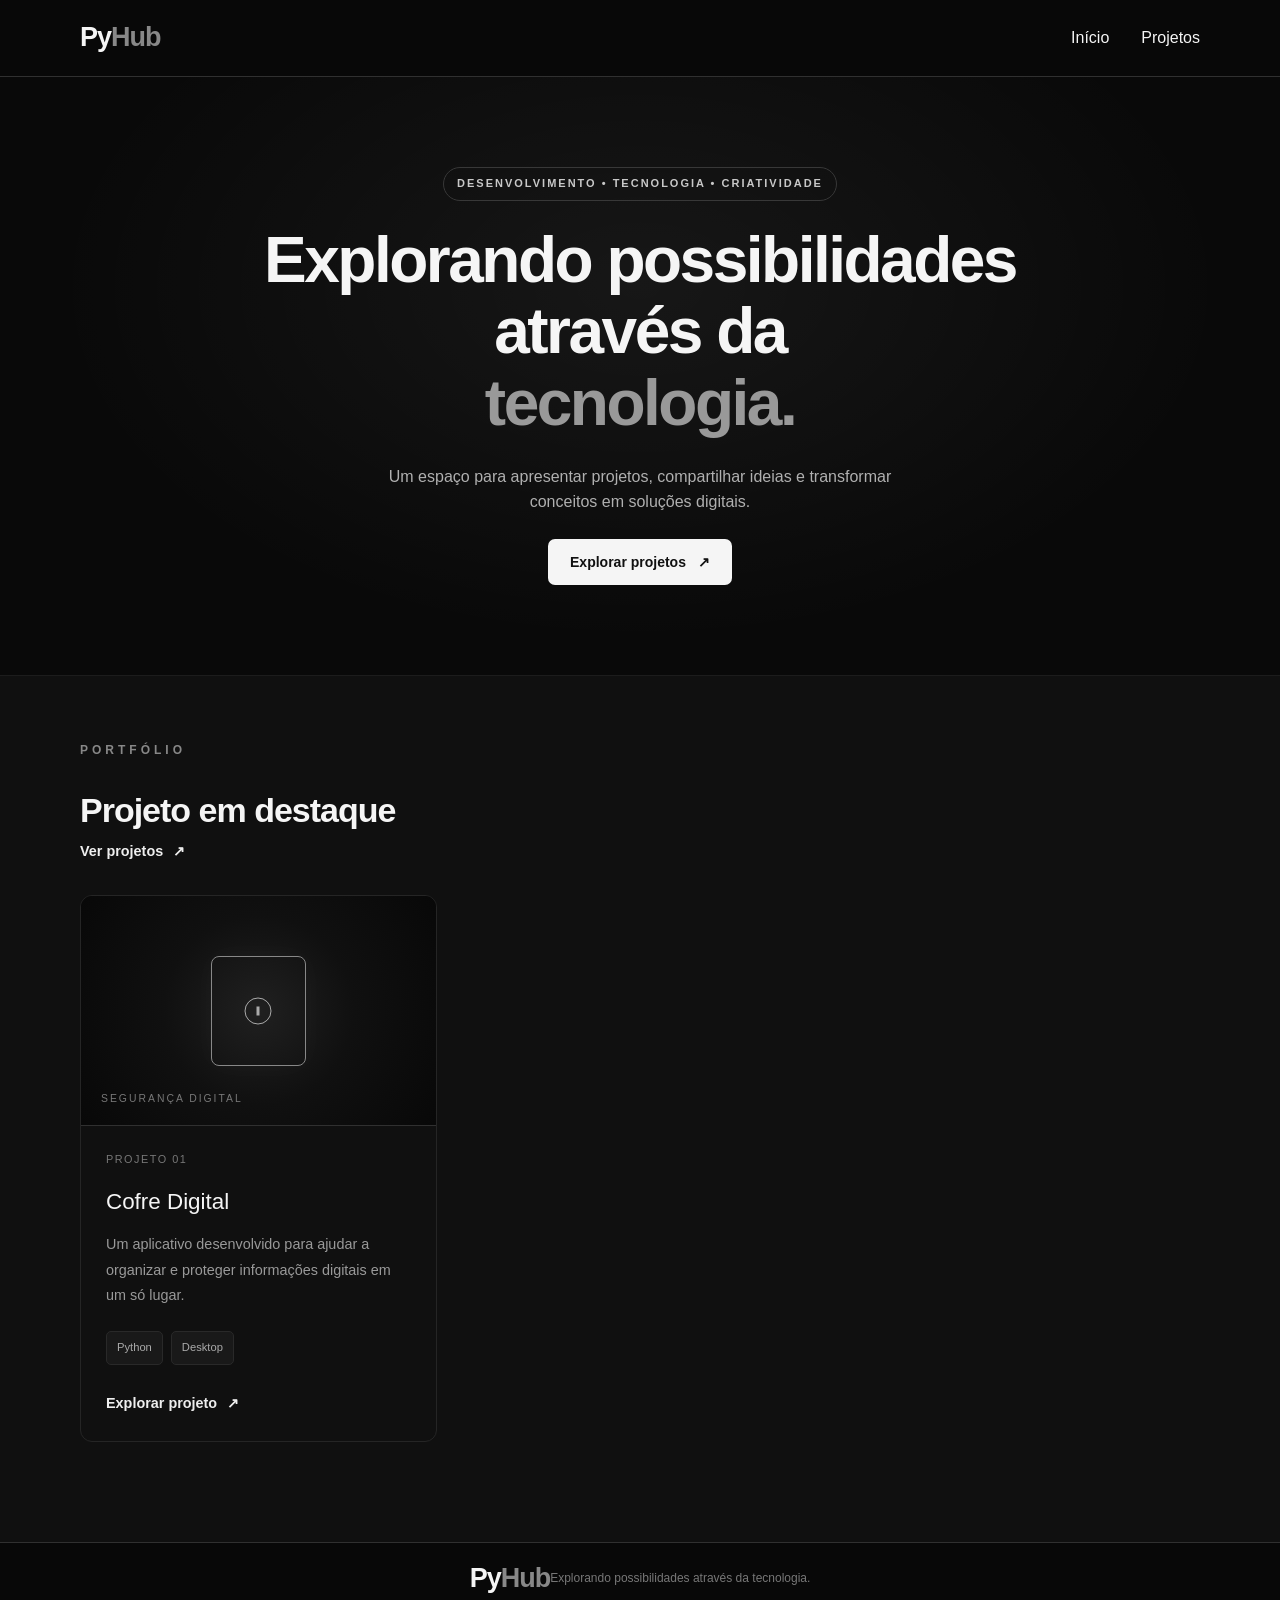
==== index.html @ 1c6da93b "Add files via upload" ====
<!DOCTYPE html>
<html lang="pt-BR">
<head>
    <meta charset="UTF-8">
    <meta name="viewport" content="width=device-width, initial-scale=1.0">

    <meta
        name="description"
        content="PyHub — explorando possibilidades através da tecnologia, programação e projetos."
    >

    <title>PyHub | Tecnologia e Projetos</title>

    <link rel="stylesheet" href="css/style.css">
</head>

<body>

    <!-- Cabeçalho -->
    <header class="cabecalho">
        <div class="container navegacao">

            <a href="index.html" class="logo">
                Py<span>Hub</span>
            </a>

            <button
                class="menu-toggle"
                aria-label="Abrir menu"
                aria-expanded="false"
                aria-controls="menu"
            >
                <span></span>
                <span></span>
                <span></span>
            </button>

            <nav id="menu" class="menu">
                <a href="index.html" class="ativo">Início</a>
                <a href="projetos.html">Projetos</a>
            </nav>

        </div>
    </header>


    <!-- Conteúdo principal -->
    <main>

        <!-- Apresentação -->
        <section class="hero">
            <div class="container hero-conteudo">

                <span class="hero-etiqueta">
                    DESENVOLVIMENTO • TECNOLOGIA • CRIATIVIDADE
                </span>

                <h1>
                    Explorando possibilidades
                    através da <span>tecnologia.</span>
                </h1>

                <p>
                    Um espaço para apresentar projetos, compartilhar ideias
                    e transformar conceitos em soluções digitais.
                </p>

                <a href="projetos.html" class="botao">
                    Explorar projetos
                    <span aria-hidden="true">↗</span>
                </a>

            </div>
        </section>


        <!-- Projeto em destaque -->
        <section class="secao-destaques">
            <div class="container">

                <div class="titulo-secao">
                    <div>
                        <span class="subtitulo">PORTFÓLIO</span>
                        <h2>Projeto em destaque</h2>
                    </div>

                    <a href="projetos.html" class="link-projeto">
                        Ver projetos <span aria-hidden="true">↗</span>
                    </a>
                </div>


                <div class="grade-projetos">

                    <!-- Cofre Digital -->
                    <article class="cartao-projeto">

                        <a
                            href="projetos/cofre-digital.html"
                            class="visual-projeto visual-cofre"
                            aria-label="Conhecer o projeto Cofre Digital"
                        >
                            <div class="cofre-icone" aria-hidden="true">
                                <div class="cofre-fechadura"></div>
                            </div>

                            <span class="visual-legenda">
                                SEGURANÇA DIGITAL
                            </span>
                        </a>

                        <div class="info-projeto">

                            <div class="numero-projeto">
                                PROJETO 01
                            </div>

                            <h3>Cofre Digital</h3>

                            <p>
                                Um aplicativo desenvolvido para ajudar
                                a organizar e proteger informações
                                digitais em um só lugar.
                            </p>

                            <div class="tecnologias">
                                <span>Python</span>
                                <span>Desktop</span>
                            </div>

                            <a
                                href="projetos/cofre-digital.html"
                                class="link-projeto"
                            >
                                Explorar projeto
                                <span aria-hidden="true">↗</span>
                            </a>

                        </div>

                    </article>

                </div>

            </div>
        </section>

    </main>


    <!-- Rodapé -->
    <footer class="rodape">
        <div class="container rodape-conteudo">

            <a href="index.html" class="logo">
                Py<span>Hub</span>
            </a>

            <p>
                Explorando possibilidades através da tecnologia.
            </p>

            <span
---- css/style.css ----
/* ==============================
   1. CONFIGURAÇÕES GERAIS
================================ */

:root {
    --fundo: #090909;
    --fundo-secundario: #101010;
    --cartao: #181818;
    --cartao-hover: #202020;
    --borda: #303030;
    --branco: #f5f5f5;
    --cinza: #b0b0b0;
    --cinza-escuro: #777777;
    --transicao: 0.3s ease;
}

* {
    margin: 0;
    padding: 0;
    box-sizing: border-box;
}

html {
    scroll-behavior: smooth;
    scroll-padding-top: 90px;
}

body {
    font-family: Arial, Helvetica, sans-serif;
    background: var(--fundo);
    color: var(--branco);
    line-height: 1.6;
    min-height: 100vh;
}

a {
    color: inherit;
    text-decoration: none;
}

button,
a {
    -webkit-tap-highlight-color: transparent;
}

button {
    font: inherit;
}

.container {
    width: min(1120px, 90%);
    margin-inline: auto;
}

::selection {
    background: var(--branco);
    color: var(--fundo);
}


/* ==============================
   2. CABEÇALHO E NAVEGAÇÃO
================================ */

.cabecalho {
    position: sticky;
    top: 0;
    z-index: 1000;
    background: rgba(9, 9, 9, 0.92);
    border-bottom: 1px solid var(--borda);
    backdrop-filter: blur(12px);
}

.navegacao {
    min-height: 76px;
    display: flex;
    align-items: center;
    justify-content: space-between;
    gap: 24px;
}

.logo {
    font-size: 27px;
    font-weight: 800;
    letter-spacing: -1px;
    color: var(--branco);
    transition: opacity var(--transicao);
}

.logo:hover {
    opacity: 0.7;
}

.menu {
    display: flex;
    align-items: center;
    gap: 32px;
    list-style: none;
}

.link-menu {
    display: inline-block;
    color: var(--cinza);
    font-size: 14px;
    transition: color var(--transicao);
}

.link-menu:hover,
.link-menu.ativo {
    color: var(--branco);
}

.link-menu.ativo {
    font-weight: 700;
}


/* BOTÃO DO MENU MOBILE */

.menu-toggle {
    display: none;
    width: 42px;
    height: 42px;
    padding: 9px;
    flex-direction: column;
    justify-content: center;
    gap: 5px;
    background: transparent;
    border: 1px solid var(--borda);
    border-radius: 8px;
    cursor: pointer;
}

.menu-toggle span {
    display: block;
    width: 100%;
    height: 2px;
    background: var(--branco);
    transition: transform var(--transicao), opacity var(--transicao);
}

.menu-toggle[aria-expanded="true"] span:first-child {
    transform: translateY(7px) rotate(45deg);
}

.menu-toggle[aria-expanded="true"] span:nth-child(2) {
    opacity: 0;
}

.menu-toggle[aria-expanded="true"] span:last-child {
    transform: translateY(-7px) rotate(-45deg);
}


/* ==============================
   3. APRESENTAÇÃO INICIAL
================================ */

.hero {
    min-height: 520px;
    display: flex;
    align-items: center;
    justify-content: center;
    text-align: center;
    padding: 90px 0;
    background:
        radial-gradient(
            ellipse at 50% 35%,
            rgba(255, 255, 255, 0.055),
            transparent 65%
        ),
        var(--fundo);
}

.hero-conteudo {
    display: flex;
    flex-direction: column;
    align-items: center;
    gap: 24px;
    animation: aparecer 0.8s ease both;
}

.etiqueta {
    display: inline-block;
    padding: 7px 13px;
    border: 1px solid #383838;
    border-radius: 30px;
    color: #c8c8c8;
    font-size: 11px;
    font-weight: 700;
    letter-spacing: 2px;
}

.hero h1 {
    max-width: 850px;
    font-size: clamp(36px, 5.5vw, 64px);
    line-height: 1.12;
    letter-spacing: -2.5px;
    font-weight: 800;
}

.hero h1 span {
    display: block;
    color: #a8a8a8;
}

.hero p {
    max-width: 570px;
    color: var(--cinza);
    font-size: 16px;
}

.botao {
    min-height: 46px;
    display: inline-flex;
    align-items: center;
    justify-content: center;
    gap: 12px;
    padding: 12px 22px;
    border-radius: 7px;
    font-size: 14px;
    font-weight: 700;
    transition:
        background var(--transicao),
        color var(--transicao),
        transform var(--transicao);
}

.botao-principal {
    background: var(--branco);
    color: #111111;
}

.botao-principal:hover {
    background: #d6d6d6;
    transform: translateY(-3px);
}

.botao:focus-visible,
a:focus-visible,
button:focus-visible {
    outline: 2px solid var(--branco);
    outline-offset: 4px;
}


/* ==============================
   4. PROJETOS EM DESTAQUE
================================ */

.destaques {
    padding: 60px 0 100px;
    background: var(--fundo-secundario);
    border-top: 1px solid #1c1c1c;
}

.secao-cabecalho {
    display: flex;
    align-items: end;
    justify-content: space-between;
    gap: 24px;
    margin-bottom: 32px;
}

.subtitulo {
    color: var(--cinza-escuro);
    font-size: 11px;
    font-weight: 700;
    letter-spacing: 2px;
}

.secao-cabecalho h2 {
    margin-top: 5px;
    font-size: clamp(25px, 3vw, 34px);
    letter-spacing: -1px;
}

.link-ver-todos {
    display: inline-flex;
    align-items: center;
    gap: 8px;
    color: var(--cinza);
    font-size: 13px;
    transition: color var(--transicao);
}

.link-ver-todos:hover {
    color: var(--branco);
}

.grade-projetos {
    display: grid;
    grid-template-columns: repeat(3, minmax(0, 1fr));
    gap: 22px;
}

.cartao-projeto {
    min-width: 0;
    overflow: hidden;
    background: var(--cartao);
    border: 1px solid var(--borda);
    border-radius: 12px;
    transition:
        transform var(--transicao),
        border-color var(--transicao),
        background var(--transicao);
}

.cartao-projeto:hover {
    transform: translateY(-5px);
    border-color: #626262;
    background: var(--cartao-hover);
}


/* ==============================
   5. ILUSTRAÇÕES DOS PROJETOS
================================ */

.projeto-imagem {
    min-height: 190px;
    display: flex;
    align-items: center;
    justify-content: center;
    overflow: hidden;
    background:
        radial-gradient(
            circle at 50% 45%,
            #303030,
            #171717 65%
        );
    border-bottom: 1px solid var(--borda);
}

.ilustracao {
    width: 80%;
    min-height: 145px;
    display: flex;
    flex-direction: column;
    align-items: center;
    justify-content: center;
    gap: 12px;
    border: 1px solid #414141;
    border-radius: 10px;
    background: rgba(0, 0, 0, 0.2);
    transition: transform 0.4s ease;
}

.cartao-projeto:hover .ilustracao {
    transform: scale(1.04);
}

.ilustracao-icone {
    font-size: 48px;
    line-height: 1;
    color: #f0f0f0;
}

.ilustracao-linha {
    width: 50px;
    height: 2px;
    background: #777777;
}

.ilustracao-texto {
    color: #929292;
    font-size: 10px;
    font-weight: 700;
    letter-spacing: 3px;
}

.imagem-cofre {
    background:
        radial-gradient(
            circle at 50% 45%,
            #333333,
            #141414 70%
        );
}

.imagem-futuro {
    background:
        radial-gradient(
            circle at 50% 45%,
            #292929,
            #141414 70%
        );
}


/* ==============================
   6. INFORMAÇÕES DOS CARTÕES
================================ */

.projeto-info {
    padding: 22px;
}

.projeto-categoria {
    color: var(--cinza-escuro);
    font-size: 10px;
    font-weight: 700;
    letter-spacing: 1.5px;
}

.projeto-info h3 {
    margin-top: 8px;
    font-size: 21px;
    line-height: 1.3;
}

.projeto-info p {
    margin-top: 10px;
    color: var(--cinza);
    font-size: 13px;
    line-height: 1.7;
}

.tecnologias {
    display: flex;
    flex-wrap: wrap;
    gap: 7px;
    margin-top: 16px;
}

.tecnologias span {
    padding: 5px 9px;
    border: 1px solid #383838;
    border-radius: 5px;
    color: #cccccc;
    font-size: 10px;
}

.link-projeto {
    display: inline-flex;
    align-items: center;
    gap: 8px;
    margin-top: 22px;
    color: var(--branco);
    font-size: 13px;
    font-weight: 700;
    transition: color var(--transicao);
}

.link-projeto:hover {
    color: #aaaaaa;
}

.cartao-futuro .projeto-imagem {
    cursor: default;
}


/* ==============================
   7. RODAPÉ
================================ */

.rodape {
    background: #080808;
    border-top: 1px solid var(--borda);
}

.rodape-conteudo {
    min-height: 72px;
    display: flex;
    align-items: center;
    justify-content: center;
    text-align: center;
}

.rodape p {
    color: var(--cinza-escuro);
    font-size: 12px;
}


/* ==============================
   8. ANIMAÇÕES
================================ */

@keyframes aparecer {
    from {
        opacity: 0;
        transform: translateY(18px);
    }

    to {
        opacity: 1;
        transform: translateY(0);
    }
}

@media (prefers-reduced-motion: reduce) {
    *,
    *::before,
    *::after {
        scroll-behavior: auto !important;
        animation-duration: 0.01ms !important;
        animation-iteration-count: 1 !important;
        transition-duration: 0.01ms !important;
    }
}


/* ==============================
   9. TABLETS
================================ */

@media (max-width: 900px) {
    .grade-projetos {
        grid-template-columns: repeat(2, minmax(0, 1fr));
        gap: 18px;
    }

    .hero {
        min-height: 460px;
    }
}


/* ==============================
   10. CELULARES
================================ */

@media (max-width: 600px) {
    .navegacao {
        min-height: 66px;
    }

    .logo {
        font-size: 24px;
    }

    .menu-toggle {
        display: flex;
    }

    .menu {
        position: absolute;
        top: calc(100% + 1px);
        left: 0;
        right: 0;
        display: none;
        flex-direction: column;
        align-items: stretch;
        gap: 0;
        padding: 10px 5%;
        background: #101010;
        border-bottom: 1px solid var(--borda);
    }

    .menu.aberto {
        display: flex;
    }

    .link-menu {
        display: block;
        padding: 13px 0;
    }

    .hero {
        min-height: 430px;
        padding: 70px 0;
    }

    .hero-conteudo {
        gap: 20px;
    }

    .hero h1 {
        font-size: clamp(34px, 9vw, 46px);
        letter-spacing: -1.5px;
    }

    .hero p {
        font-size: 14px;
    }

    .destaques {
        padding: 48px 0 65px;
    }

    .secao-cabecalho {
        align-items: start;
        flex-direction: column;
        gap: 12px;
    }

    .grade-projetos {
        grid-template-columns: 1fr;
        gap: 18px;
    }

    .projeto-imagem {
        min-height: 180px;
    }

    .projeto-info {
        padding: 20px;
    }

    .rodape-conteudo {
        min-height: 65px;
    }

    .rodape p {
        font-size: 11px;
    }
}


/* ==============================
   PÁGINA DE PROJETOS
============================== */

.secao-projetos {
    padding: 100px 0 120px;
}

.titulo-secao {
    max-width: 650px;
    margin-bottom: 60px;
}

.subtitulo {
    display: inline-block;
    margin-bottom: 18px;
    color: #888;
    font-size: 0.75rem;
    font-weight: 600;
    letter-spacing: 4px;
}

.titulo-secao h1 {
    margin-bottom: 20px;
    font-size: clamp(2.5rem, 6vw, 4.5rem);
    font-weight: 600;
    letter-spacing: -3px;
}

.titulo-secao h1 span,
.logo span {
    color: #888;
}

.titulo-secao p {
    max-width: 500px;
    color: #999;
    font-size: 1.05rem;
    line-height: 1.8;
}

/* Grade */

.grade-projetos {
    display: grid;
    grid-template-columns: repeat(3, minmax(0, 1fr));
    gap: 25px;
}

/* Cards */

.cartao-projeto {
    overflow: hidden;
    background: #101010;
    border: 1px solid #252525;
    border-radius: 12px;
    transition:
        transform 0.3s ease,
        border-color 0.3s ease;
}

.cartao-projeto:hover {
    transform: translateY(-6px);
    border-color: #555;
}

/* Área visual */

.visual-projeto {
    position: relative;
    min-height: 230px;
    display: flex;
    align-items: center;
    justify-content: center;
    overflow: hidden;
    background: #080808;
    border-bottom: 1px solid #252525;
    text-decoration: none;
}

.visual-legenda {
    position: absolute;
    bottom: 18px;
    left: 20px;
    color: #777;
    font-size: 0.65rem;
    letter-spacing: 2px;
}

/* Visual J.A.R.V.I.S. */

.visual-jarvis {
    background:
        radial-gradient(
            circle,
            #202020 0%,
            #101010 35%,
            #080808 75%
        );
}

.jarvis-circulo {
    width: 125px;
    height: 125px;
    display: flex;
    align-items: center;
    justify-content: center;
    border: 1px solid #777;
    border-radius: 50%;
    box-shadow: 0 0 35px #ffffff0a;
    animation: pulsar-jarvis 4s ease-in-out infinite;
}

.jarvis-nucleo {
    width: 55px;
    height: 55px;
    border: 1px solid #aaa;
    border-radius: 50%;
    box-shadow: 0 0 25px #ffffff12;
}

@keyframes pulsar-jarvis {
    0%, 100% {
        transform: scale(1);
        opacity: 0.7;
    }

    50% {
        transform: scale(1.06);
        opacity: 1;
    }
}

/* Visual Cofre Digital */

.visual-cofre {
    background:
        radial-gradient(
            circle,
            #202020 0%,
            #101010 45%,
            #080808 100%
        );
}

.cofre-icone {
    position: relative;
    width: 95px;
    height: 110px;
    border: 1px solid #888;
    border-radius: 8px;
    box-shadow: 0 0 30px #ffffff08;
}

.cofre-fechadura {
    position: absolute;
    top: 50%;
    left: 50%;
    width: 27px;
    height: 27px;
    border: 1px solid #aaa;
    border-radius: 50%;
    transform: translate(-50%, -50%);
}

.cofre-fechadura::after {
    content: "";
    position: absolute;
    top: 8px;
    left: 11px;
    width: 3px;
    height: 9px;
    background: #aaa;
}

/* Projeto futuro */

.visual-futuro {
    background:
        radial-gradient(
            circle,
            #181818 0%,
            #080808 75%
        );
}

.futuro-simbolo {
    color: #777;
    font-size: 5rem;
    font-weight: 200;
    transition: transform 0.3s ease;
}

.cartao-projeto:hover .futuro-simbolo {
    transform: rotate(90deg);
}

/* Informações */

.info-projeto {
    padding: 25px;
}

.numero-projeto {
    color: #777;
    font-size: 0.68rem;
    letter-spacing: 1.5px;
}

.info-projeto h2 {
    margin: 15px 0 12px;
    font-size: 1.4rem;
    font-weight: 500;
}

.info-projeto p {
    min-height: 78px;
    color: #999;
    font-size: 0.9rem;
    line-height: 1.8;
}

/* Tecnologias */

.tecnologias {
    display: flex;
    flex-wrap: wrap;
    gap: 8px;
    margin: 22px 0;
}

.tecnologias span {
    padding: 7px 10px;
    color: #aaa;
    background: #191919;
    border: 1px solid #292929;
    border-radius: 5px;
    font-size: 0.7rem;
}

/* Links */

.link-projeto {
    display: inline-flex;
    align-items: center;
    gap: 10px;
    margin-top: 5px;
    color: #eee;
    font-size: 0.9rem;
    text-decoration: none;
    transition: color 0.2s ease;
}

.link-projeto:hover {
    color: #999;
}

.link-projeto span {
    transition: transform 0.2s ease;
}

.link-projeto:hover span {
    transform: translate(3px, -3px);
}

.indisponivel {
    color: #666;
    cursor: default;
}

/* Responsividade */

@media (max-width: 1000px) {
    .grade-projetos {
        grid-template-columns: repeat(2, minmax(0, 1fr));
    }
}

@media (max-width: 650px) {
    .secao-projetos {
        padding: 70px 0 85px;
    }

    .titulo-secao {
        margin-bottom: 40px;
    }

    .titulo-secao h1 {
        letter-spacing: -1.5px;
    }

    .grade-projetos {
        grid-template-columns: 1fr;
        gap: 20px;
    }

    .visual-projeto {
        min-height: 220px;
    }

    .info-projeto p {
        min-height: auto;
    }
}

@media (prefers-reduced-motion: reduce) {
    .jarvis-circulo {
        animation: none;
    }

    .cartao-projeto,
    .futuro-simbolo,
    .link-projeto span {
        transition: none;
    }
}

/* =====================================
   11. AJUSTES DA PÁGINA INICIAL
===================================== */

/* Etiqueta do destaque */
.hero-etiqueta {
    display: inline-block;
    padding: 7px 13px;
    border: 1px solid #383838;
    border-radius: 30px;
    color: #c8c8c8;
    font-size: 11px;
    font-weight: 700;
    letter-spacing: 2px;
}

/* Texto em destaque */
.hero h1 span,
.detalhe-intro h1 span {
    color: #999;
}

/* Botão principal */
.botao {
    background: var(--branco);
    color: #111;
}

.botao:hover {
    background: #d6d6d6;
    transform: translateY(-3px);
}

/* Seção de destaque da página inicial */
.secao-destaques {
    padding: 60px 0 100px;
    background: var(--fundo-secundario);
    border-top: 1px solid #1c1c1c;
}

.titulo-secao {
    margin-bottom: 32px;
}

.titulo-secao h2 {
    margin-top: 5px;
    font-size: clamp(25px, 3vw, 34px);
    letter-spacing: -1px;
}

.titulo-secao > div {
    margin-bottom: 0;
}

.titulo-secao > a {
    margin-top: 0;
}

/* Ilustração do Cofre na página inicial */
.visual-projeto.visual-cofre {
    position: relative;
    min-height: 230px;
    display: flex;
    align-items: center;
    justify-content: center;
    overflow: hidden;
    background:
        radial-gradient(circle, #202020 0%, #101010 45%, #080808 100%);
    border-bottom: 1px solid var(--borda);
}

.visual-cofre .cofre-icone {
    width: 95px;
    height: 110px;
}

.visual-cofre .visual-legenda {
    position: absolute;
    bottom: 18px;
    left: 20px;
}

/* Informações do cartão */
.info-projeto {
    padding: 25px;
}

.info-projeto h3 {
    margin: 15px 0 12px;
    font-size: 1.4rem;
    font-weight: 500;
}

.info-projeto p {
    min-height: 0;
    color: #999;
    font-size: 0.9rem;
    line-height: 1.8;
}

.info-projeto .tecnologias {
    margin: 22px 0;
}

.info-projeto .link-projeto {
    margin-top: 5px;
}

/* =====================================
   12. PÁGINA DO COFRE DIGITAL
===================================== */

.detalhe-projeto {
    padding-bottom: 90px;
}

.detalhe-intro {
    padding-top: 75px;
    padding-bottom: 45px;
    animation: aparecer 0.8s ease both;
}

.detalhe-intro > .link-projeto {
    margin: 0 0 45px;
    color: var(--cinza);
}

.detalhe-intro > .subtitulo {
    display: block;
    margin-bottom: 16px;
}

.detalhe-intro h1 {
    margin-bottom: 20px;
    font-size: clamp(42px, 7vw, 76px);
    line-height: 1.1;
    letter-spacing: -3px;
}

.detalhe-intro > p {
    max-width: 650px;
    color: var(--cinza);
    font-size: 16px;
    line-height: 1.9;
}

.detalhe-intro .tecnologias {
    margin: 24px 0;
}

.detalhe-acoes {
    display: flex;
    flex-wrap: wrap;
    align-items: center;
    gap: 14px;
    margin-top: 28px;
}

.botao-download,
.botao-secundario {
    min-height: 48px;
    display: inline-flex;
    align-items: center;
    justify-content: center;
    gap: 12px;
    padding: 12px 20px;
    border: 1px solid var(--borda);
    border-radius: 7px;
    font-size: 14px;
    font-weight: 700;
    transition:
        background var(--transicao),
        color var(--transicao),
        border-color var(--transicao),
        transform var(--transicao);
}

.botao-download {
    background: var(--branco);
    color: #111;
    border-color: var(--branco);
}

.botao-download:hover {
    background: #d6d6d6;
    transform: translateY(-2px);
}

.botao-secundario {
    background: transparent;
    color: var(--branco);
}

.botao-secundario:hover {
    background: var(--cartao-hover);
    border-color: #666;
}

/* Ilustração grande do cofre */
.capa-cofre {
    min-height: 330px;
    display: flex;
    flex-direction: column;
    align-items: center;
    justify-content: center;
    gap: 22px;
    background:
        radial-gradient(ellipse at center, #202020 0%, #101010 45%, #090909 80%);
    border: 1px solid var(--borda);
    border-radius: 12px;
}

.cofre-grande {
    width: 150px;
    height: 170px;
    display: flex;
    align-items: center;
    justify-content: center;
    border: 1px solid #777;
    border-radius: 12px;
    box-shadow: 0 0 45px #ffffff0a;
    animation: flutuar-cofre 5s ease-in-out infinite;
}

.cofre-anel {
    width: 85px;
    height: 85px;
    display: flex;
    align-items: center;
    justify-content: center;
    border: 1px solid #888;
    border-radius: 50%;
}

.cofre-centro {
    width: 42px;
    height: 42px;
    display: flex;
    align-items: center;
    justify-content: center;
    border: 1px solid #aaa;
    border-radius: 50%;
    color: #eee;
    font-size: 20px;
}

.capa-cofre > p {
    color: var(--cinza);
    font-size: 13px;
}

@keyframes flutuar-cofre {
    0%, 100% {
        transform: translateY(0);
    }

    50% {
        transform: translateY(-5px);
    }
}

/* Blocos explicativos */
.blocos-detalhe {
    display: grid;
    grid-template-columns: repeat(2, minmax(0, 1fr));
    gap: 22px;
    padding-top: 65px;
    padding-bottom: 65px;
}

.bloco-detalhe {
    padding: 28px;
    background: var(--cartao);
    border: 1px solid var(--borda);
    border-radius: 10px;
}

.bloco-detalhe .subtitulo {
    display: block;
    margin-bottom: 18px;
}

.bloco-detalhe h2 {
    margin-bottom: 14px;
    font-size: 23px;
}

.bloco-detalhe p {
    color: var(--cinza);
    font-size: 14px;
    line-height: 1.9;
}

/* Área de download */
.bloco-download {
    padding: 35px;
    background: var(--fundo-secundario);
    border: 1px solid var(--borda);
    border-radius: 12px;
}

.download-texto .subtitulo {
    display: block;
    margin-bottom: 15px;
}

.download-texto h2 {
    margin-bottom: 14px;
    font-size: clamp(25px, 4vw, 36px);
    letter-spacing: -1px;
}

.download-texto p {
    max-width: 650px;
    color: var(--cinza);
    font-size: 14px;
    line-height: 1.9;
}

.bloco-download > .botao-download {
    margin-top: 24px;
}

.aviso-download {
    margin-top: 18px;
    color: var(--cinza-escuro);
    font-size: 12px;
    line-height: 1.8;
}

/* =====================================
   13. RESPONSIVIDADE EXTRA
===================================== */

@media (max-width: 650px) {
    .secao-destaques {
        padding: 48px 0 65px;
    }

    .detalhe-intro {
        padding-top: 45px;
    }

    .detalhe-intro > .link-projeto {
        margin-bottom: 35px;
    }

    .detalhe-intro h1 {
        letter-spacing: -1.5px;
    }

    .detalhe-intro > p {
        font-size: 14px;
    }

    .detalhe-acoes {
        align-items: stretch;
        flex-direction: column;
    }

    .detalhe-acoes a {
        width: 100%;
    }

    .capa-cofre {
        min-height: 280px;
    }

    .blocos-detalhe {
        grid-template-columns: 1fr;
        padding-top: 45px;
        padding-bottom: 45px;
    }

    .bloco-download {
        padding: 24px;
    }
}

@media (prefers-reduced-motion: reduce) {
    .cofre-grande {
        animation: none;
    }
}

/* Acabamento da página Meus Projetos */

.secao-projetos {
    min-height: 70vh;
    animation: aparecer 0.7s ease both;
}

.secao-projetos .titulo-secao {
    margin-bottom: 45px;
}

.secao-projetos .titulo-secao h1 span {
    color: #888;
}

.secao-projetos .grade-projetos {
    align-items: start;
}

.secao-projetos .cartao-projeto {
    height: 100%;
}

.secao-projetos .info-projeto h2 {
    margin: 15px 0 12px;
    font-size: 1.4rem;
    font-weight: 500;
}

.secao-projetos .info-projeto p {
    min-height: 0;
}

.secao-projetos .info-projeto .tecnologias {
    margin: 22px 0;
}

.secao-projetos .info-projeto .link-projeto {
    margin-top: 5px;
}

@media (max-width: 650px) {
    .secao-projetos {
        padding: 65px 0 80px;
    }

    .secao-projetos .titulo-secao {
        margin-bottom: 35px;
    }
}
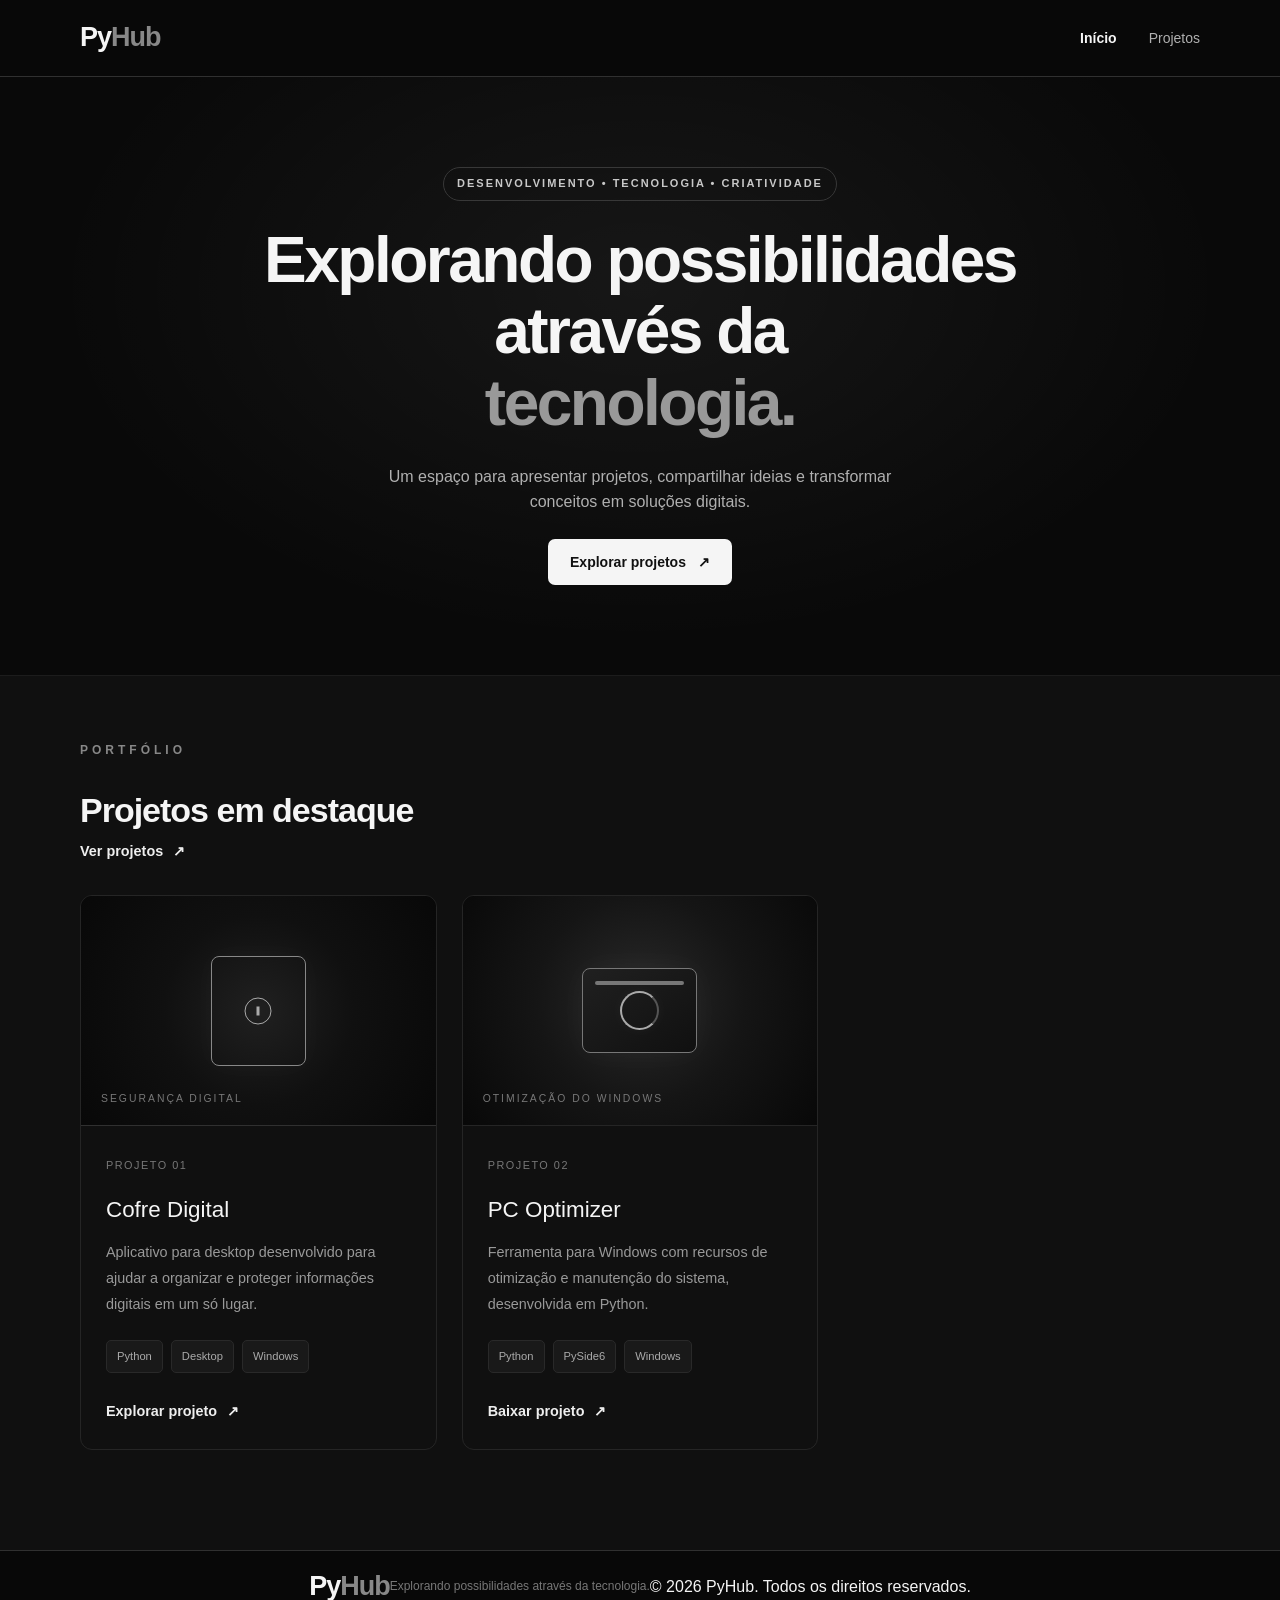
==== commit c5f24ac0: "Update index.html" ====
--- a/index.html
+++ b/index.html
@@ -1,3 +1,4 @@
+
 <!DOCTYPE html>
 <html lang="pt-BR">
 <head>
@@ -36,13 +37,12 @@
             </button>
 
             <nav id="menu" class="menu">
-                <a href="index.html" class="ativo">Início</a>
-                <a href="projetos.html">Projetos</a>
+                <a href="index.html" class="link-menu ativo">Início</a>
+                <a href="projetos.html" class="link-menu">Projetos</a>
             </nav>
 
         </div>
     </header>
-
 
     <!-- Conteúdo principal -->
     <main>
@@ -73,26 +73,25 @@
             </div>
         </section>
 
-
-        <!-- Projeto em destaque -->
+        <!-- Projetos em destaque -->
         <section class="secao-destaques">
             <div class="container">
 
                 <div class="titulo-secao">
                     <div>
                         <span class="subtitulo">PORTFÓLIO</span>
-                        <h2>Projeto em destaque</h2>
+                        <h2>Projetos em destaque</h2>
                     </div>
 
                     <a href="projetos.html" class="link-projeto">
-                        Ver projetos <span aria-hidden="true">↗</span>
+                        Ver projetos
+                        <span aria-hidden="true">↗</span>
                     </a>
                 </div>
 
-
                 <div class="grade-projetos">
 
-                    <!-- Cofre Digital -->
+                    <!-- Projeto 01: Cofre Digital -->
                     <article class="cartao-projeto">
 
                         <a
@@ -111,21 +110,22 @@
 
                         <div class="info-projeto">
 
-                            <div class="numero-projeto">
+                            <span class="numero-projeto">
                                 PROJETO 01
-                            </div>
+                            </span>
 
                             <h3>Cofre Digital</h3>
 
                             <p>
-                                Um aplicativo desenvolvido para ajudar
-                                a organizar e proteger informações
-                                digitais em um só lugar.
+                                Aplicativo para desktop desenvolvido
+                                para ajudar a organizar e proteger
+                                informações digitais em um só lugar.
                             </p>
 
                             <div class="tecnologias">
                                 <span>Python</span>
                                 <span>Desktop</span>
+                                <span>Windows</span>
                             </div>
 
                             <a
@@ -140,13 +140,63 @@
 
                     </article>
 
+                    <!-- Projeto 02: PC Optimizer -->
+                    <article class="cartao-projeto">
+
+                        <a
+                            href="https://www.mediafire.com/file/gr42xhf5uawu7mx/PC-Optimizer.rar/file"
+                            class="visual-projeto visual-optimizer"
+                            aria-label="Baixar o PC Optimizer"
+                            target="_blank"
+                            rel="noopener noreferrer"
+                        >
+                            <div class="optimizer-icone" aria-hidden="true"></div>
+
+                            <span class="visual-legenda">
+                                OTIMIZAÇÃO DO WINDOWS
+                            </span>
+                        </a>
+
+                        <div class="info-projeto">
+
+                            <span class="numero-projeto">
+                                PROJETO 02
+                            </span>
+
+                            <h3>PC Optimizer</h3>
+
+                            <p>
+                                Ferramenta para Windows com recursos
+                                de otimização e manutenção do sistema,
+                                desenvolvida em Python.
+                            </p>
+
+                            <div class="tecnologias">
+                                <span>Python</span>
+                                <span>PySide6</span>
+                                <span>Windows</span>
+                            </div>
+
+                            <a
+                                href="https://www.mediafire.com/file/gr42xhf5uawu7mx/PC-Optimizer.rar/file"
+                                class="link-projeto"
+                                target="_blank"
+                                rel="noopener noreferrer"
+                            >
+                                Baixar projeto
+                                <span aria-hidden="true">↗</span>
+                            </a>
+
+                        </div>
+
+                    </article>
+
                 </div>
 
             </div>
         </section>
 
     </main>
-
 
     <!-- Rodapé -->
     <footer class="rodape">
@@ -160,4 +210,53 @@
                 Explorando possibilidades através da tecnologia.
             </p>
 
-            <span+            <span class="copyright">
+                © 2026 PyHub. Todos os direitos reservados.
+            </span>
+
+        </div>
+    </footer>
+
+    <!-- JavaScript do menu -->
+    <script>
+        const menuToggle = document.querySelector(".menu-toggle");
+        const menu = document.querySelector("#menu");
+
+        if (menuToggle && menu) {
+            menuToggle.addEventListener("click", () => {
+                const aberto =
+                    menuToggle.getAttribute("aria-expanded") === "true";
+
+                menuToggle.setAttribute(
+                    "aria-expanded",
+                    String(!aberto)
+                );
+
+                menu.classList.toggle("aberto", !aberto);
+
+                menuToggle.setAttribute(
+                    "aria-label",
+                    aberto ? "Abrir menu" : "Fechar menu"
+                );
+            });
+
+            menu.querySelectorAll("a").forEach((link) => {
+                link.addEventListener("click", () => {
+                    menu.classList.remove("aberto");
+                    menuToggle.setAttribute("aria-expanded", "false");
+                    menuToggle.setAttribute("aria-label", "Abrir menu");
+                });
+            });
+
+            document.addEventListener("keydown", (evento) => {
+                if (evento.key === "Escape") {
+                    menu.classList.remove("aberto");
+                    menuToggle.setAttribute("aria-expanded", "false");
+                    menuToggle.setAttribute("aria-label", "Abrir menu");
+                }
+            });
+        }
+    </script>
+
+</body>
+</html>
--- a/css/style.css
+++ b/css/style.css
@@ -1360,4 +1360,141 @@
     .secao-projetos .titulo-secao {
         margin-bottom: 35px;
     }
-}+}
+
+/* =====================================
+   14. PC OPTIMIZER
+===================================== */
+
+.visual-optimizer {
+    background:
+        radial-gradient(
+            circle at 50% 45%,
+            #292929 0%,
+            #151515 48%,
+            #080808 100%
+        );
+}
+
+.optimizer-icone {
+    position: relative;
+    width: 115px;
+    height: 85px;
+    display: flex;
+    align-items: center;
+    justify-content: center;
+    border: 1px solid #777;
+    border-radius: 8px;
+    background: linear-gradient(145deg, #202020, #101010);
+    box-shadow: 0 0 35px #ffffff0a;
+    transition:
+        transform 0.3s ease,
+        border-color 0.3s ease;
+}
+
+.optimizer-icone::before {
+    content: "";
+    position: absolute;
+    top: 12px;
+    left: 12px;
+    right: 12px;
+    height: 4px;
+    border-radius: 3px;
+    background: #777;
+}
+
+.optimizer-icone::after {
+    content: "";
+    width: 35px;
+    height: 35px;
+    border: 2px solid #aaa;
+    border-right-color: #555;
+    border-radius: 50%;
+    box-shadow: 0 0 15px #ffffff0a;
+}
+
+.cartao-projeto:hover .optimizer-icone {
+    transform: translateY(-3px);
+    border-color: #aaa;
+}
+
+.visual-optimizer .visual-legenda {
+    position: absolute;
+    bottom: 18px;
+    left: 20px;
+}
+
+@media (prefers-reduced-motion: reduce) {
+    .optimizer-icone {
+        transition: none;
+    }
+}
+
+
+/* =====================================
+   15. PIXEL ICO
+===================================== */
+
+.visual-pixel-ico {
+    background:
+        radial-gradient(
+            circle at 50% 45%,
+            #292929 0%,
+            #151515 48%,
+            #080808 100%
+        );
+}
+
+.pixel-icone {
+    width: 100px;
+    height: 100px;
+    display: grid;
+    grid-template-columns: repeat(3, 1fr);
+    grid-template-rows: repeat(3, 1fr);
+    gap: 5px;
+    padding: 10px;
+    border: 1px solid #777;
+    border-radius: 12px;
+    background: linear-gradient(145deg, #202020, #101010);
+    box-shadow: 0 0 35px #ffffff0a;
+    transform: rotate(-5deg);
+    transition:
+        transform 0.3s ease,
+        border-color 0.3s ease;
+}
+
+.pixel-icone span {
+    border: 1px solid #999;
+    border-radius: 3px;
+    background: #292929;
+}
+
+.pixel-icone span:nth-child(2),
+.pixel-icone span:nth-child(4),
+.pixel-icone span:nth-child(6),
+.pixel-icone span:nth-child(8) {
+    background: #777;
+    border-color: #aaa;
+}
+
+.pixel-icone span:nth-child(5) {
+    background: #f5f5f5;
+    border-color: #f5f5f5;
+}
+
+.cartao-projeto:hover .pixel-icone {
+    transform: rotate(0deg) scale(1.06);
+    border-color: #aaa;
+}
+
+.visual-pixel-ico .visual-legenda {
+    position: absolute;
+    bottom: 18px;
+    left: 20px;
+}
+
+@media (prefers-reduced-motion: reduce) {
+    .pixel-icone {
+        transition: none;
+    }
+}
